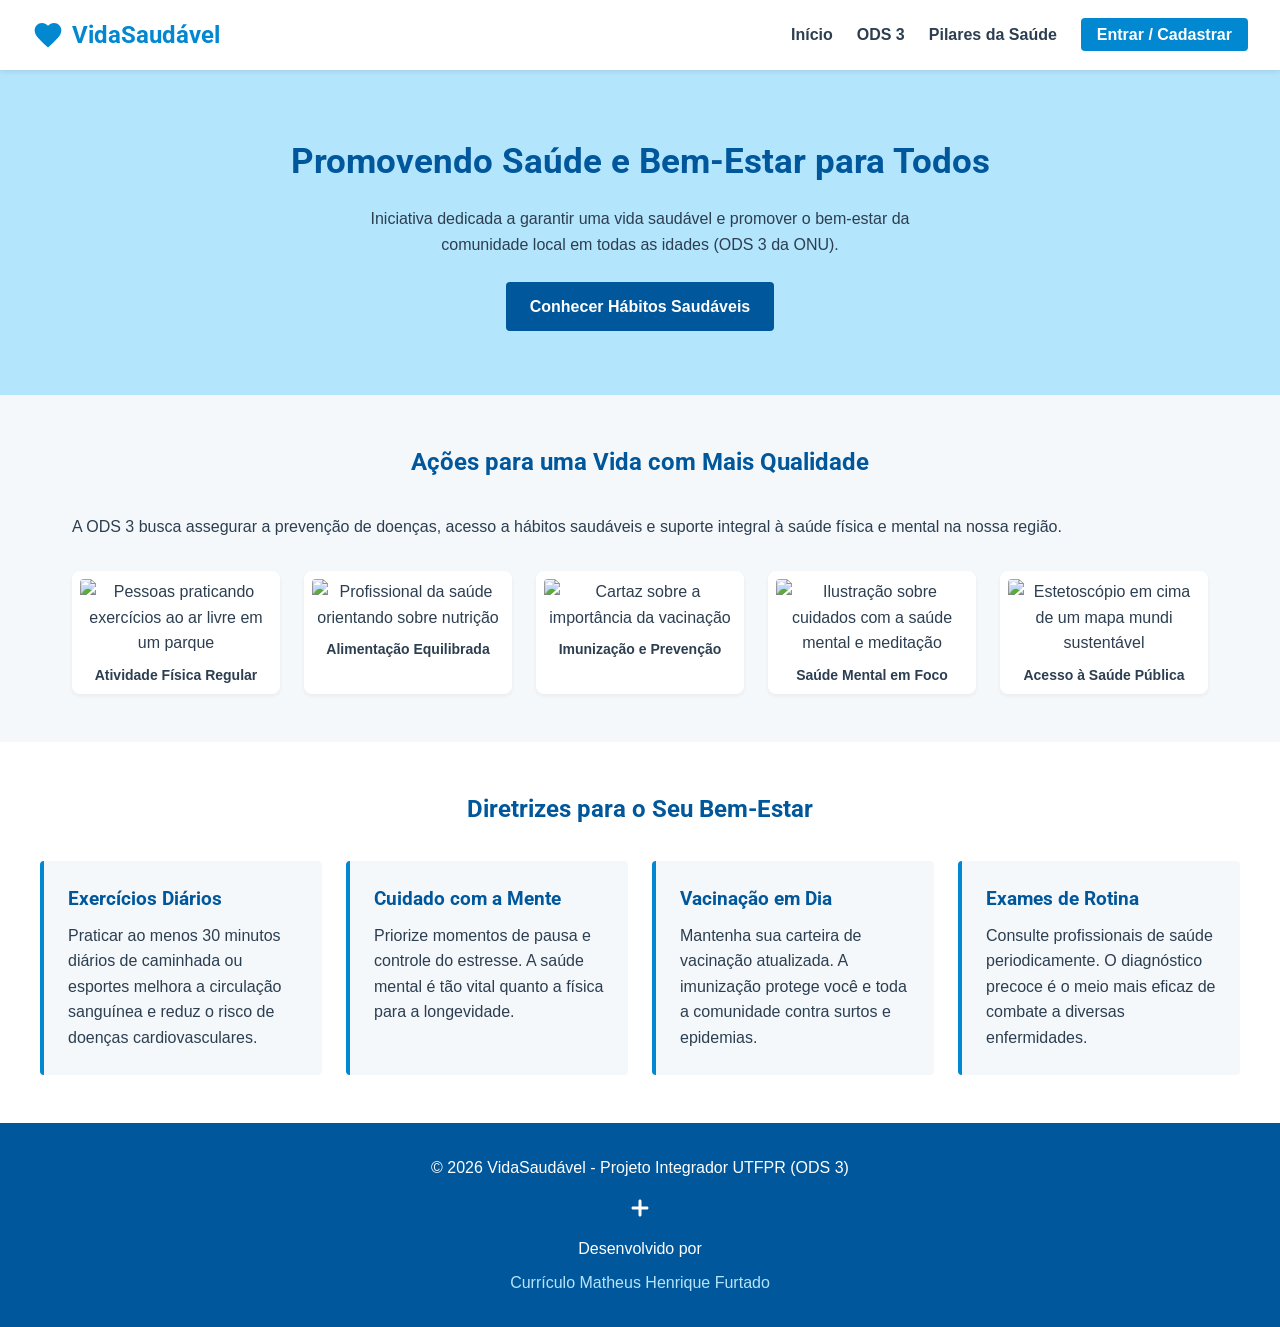
==== index.html @ ba5d3296 "Add files via upload" ====
<!DOCTYPE html>
<html lang="pt-BR">
<head>
  <meta charset="UTF-8">
  <meta name="viewport" content="width=device-width, initial-scale=1.0">
  <title>VidaSaudável - Saúde e Bem-Estar (ODS 3)</title>
  <link rel="preconnect" href="https://fonts.googleapis.com">
  <link rel="preconnect" href="https://fonts.gstatic.com" crossorigin>
  <link href="https://fonts.googleapis.com/css2?family=Roboto:wght@300;400;700&display=swap" rel="stylesheet">
  <link rel="stylesheet" href="css/style.css">
</head>
<body>

  <header class="cabecalho">
    <div class="container-logo">
      <svg class="icone" xmlns="http://www.w3.org/2000/svg" viewBox="0 0 24 24" width="32" height="32" fill="#0288d1">
        <path d="M12 21.35l-1.45-1.32C5.4 15.36 2 12.28 2 8.5 2 5.42 4.42 3 7.5 3c1.74 0 3.41.81 4.5 2.09C13.09 3.81 14.76 3 16.5 3 19.58 3 22 5.42 22 8.5c0 3.78-3.4 6.86-8.55 11.54L12 21.35z"/>
      </svg>
      <span class="nome-marca">VidaSaudável</span>
    </div>

    <nav class="barra-navegacao">
      <ul>
        <li><a href="#inicio">Início</a></li>
        <li><a href="#ods3">ODS 3</a></li>
        <li><a href="#pilares">Pilares da Saúde</a></li>
        <li><a href="login.html" class="botao-login-nav">Entrar / Cadastrar</a></li>
      </ul>
    </nav>
  </header>

  <main>
    <section id="inicio" class="destaque-principal">
      <div class="conteudo-destaque">
        <h1>Promovendo Saúde e Bem-Estar para Todos</h1>
        <p>Iniciativa dedicada a garantir uma vida saudável e promover o bem-estar da comunidade local em todas as idades (ODS 3 da ONU).</p>
        <a href="#pilares" class="botao-principal">Conhecer Hábitos Saudáveis</a>
      </div>
    </section>

    <section id="ods3" class="secao-conteudo">
      <h2>Ações para uma Vida com Mais Qualidade</h2>
      <p>A ODS 3 busca assegurar a prevenção de doenças, acesso a hábitos saudáveis e suporte integral à saúde física e mental na nossa região.</p>

      <div class="grade-imagens">
        <figure>
          <img src="img/saude1.jpg" alt="Pessoas praticando exercícios ao ar livre em um parque">
          <figcaption>Atividade Física Regular</figcaption>
        </figure>
        <figure>
          <img src="img/saude2.jpg" alt="Profissional da saúde orientando sobre nutrição">
          <figcaption>Alimentação Equilibrada</figcaption>
        </figure>
        <figure>
          <img src="img/saude3.jpg" alt="Cartaz sobre a importância da vacinação">
          <figcaption>Imunização e Prevenção</figcaption>
        </figure>
        <figure>
          <img src="img/saude4.jpg" alt="Ilustração sobre cuidados com a saúde mental e meditação">
          <figcaption>Saúde Mental em Foco</figcaption>
        </figure>
        <figure>
          <img src="img/saude5.jpg" alt="Estetoscópio em cima de um mapa mundi sustentável">
          <figcaption>Acesso à Saúde Pública</figcaption>
        </figure>
      </div>
    </section>

    <section id="pilares" class="caixas-informativas">
      <h2>Diretrizes para o Seu Bem-Estar</h2>
      <div class="container-caixas">
        <article class="cartao">
          <h3>Exercícios Diários</h3>
          <p>Praticar ao menos 30 minutos diários de caminhada ou esportes melhora a circulação sanguínea e reduz o risco de doenças cardiovasculares.</p>
        </article>
        <article class="cartao">
          <h3>Cuidado com a Mente</h3>
          <p>Priorize momentos de pausa e controle do estresse. A saúde mental é tão vital quanto a física para a longevidade.</p>
        </article>
        <article class="cartao">
          <h3>Vacinação em Dia</h3>
          <p>Mantenha sua carteira de vacinação atualizada. A imunização protege você e toda a comunidade contra surtos e epidemias.</p>
        </article>
        <article class="cartao">
          <h3>Exames de Rotina</h3>
          <p>Consulte profissionais de saúde periodicamente. O diagnóstico precoce é o meio mais eficaz de combate a diversas enfermidades.</p>
        </article>
      </div>
    </section>
  </main>

  <footer class="rodape">
    <div class="conteudo-rodape">
      <p>&copy; 2026 VidaSaudável - Projeto Integrador UTFPR (ODS 3)</p>
      
      <svg class="icone-rodape" xmlns="http://www.w3.org/2000/svg" viewBox="0 0 24 24" width="24" height="24" fill="#ffffff">
        <path d="M19 10.5h-5.5V5c0-.83-.67-1.5-1.5-1.5s-1.5.67-1.5 1.5v5.5H5c-.83 0-1.5.67-1.5 1.5s.67 1.5 1.5 1.5h5.5V19c0 .83.67 1.5 1.5 1.5s1.5-.67 1.5-1.5v-5.5H19c.83 0 1.5-.67 1.5-1.5s-.67-1.5-1.5-1.5z"/>
      </svg>

      <div class="links-equipe">
        <span>Desenvolvido por</span>
        <ul>
          <li><a href="https://matheushenrique55.github.io/curriculo-matheus-furtado/" target="_blank" rel="noopener">Currículo Matheus Henrique Furtado</a></li>
        </ul>
      </div>
    </div>
  </footer>

</body>
</html>
---- css/style.css ----
*{
  margin: 0;
  padding: 0;
  box-sizing: border-box;
}

body{
  font-family: Arial, Helvetica, sans-serif;
  background-color: #f4f8fb;
  color: #2c3e50;
  line-height: 1.6;
}

h1, h2, h3{
  font-family: 'Roboto', sans-serif;
  color: #01579b;
}

.cabecalho{
  background-color: #ffffff;
  display: flex;
  justify-content: space-between;
  align-items: center;
  padding: 16px 32px;
  box-shadow: 0 2px 5px rgba(0, 0, 0, 0.08);
  position: sticky;
  top: 0;
  z-index: 100;
}

.container-logo{
  display: flex;
  align-items: center;
  gap: 8px;
}

.nome-marca{
  font-size: 24px;
  font-weight: bold;
  color: #0288d1;
  font-family: 'Roboto', sans-serif;
}

.barra-navegacao ul{
  display: flex;
  list-style: none;
  gap: 24px;
  align-items: center;
}

.barra-navegacao a{
  text-decoration: none;
  color: #2c3e50;
  font-weight: 600;
  transition: color 0.3s;
}

.barra-navegacao a:hover{
  color: #0288d1;
}

.botao-login-nav{
  background-color: #0288d1;
  color: #ffffff !important;
  padding: 8px 16px;
  border-radius: 4px;
}

.botao-login-nav:hover{
  background-color: #01579b;
}

.destaque-principal{
  background-color: #b3e5fc;
  padding: 64px 32px;
  text-align: center;
}

.destaque-principal h1{
  font-size: 35px;
  margin-bottom: 16px;
}

.destaque-principal p{
  max-width: 600px;
  margin: 0 auto 24px auto;
}

.botao-principal{
  display: inline-block;
  background-color: #01579b;
  color: #ffffff;
  padding: 12px 24px;
  text-decoration: none;
  border-radius: 4px;
  font-weight: bold;
}

.secao-conteudo{
  padding: 48px 32px;
  max-width: 1200px;
  margin: 0 auto;
}

.secao-conteudo h2{
  text-align: center;
  margin-bottom: 32px;
}

.grade-imagens{
  display: grid;
  grid-template-columns: repeat(auto-fit, minmax(200px, 1fr));
  gap: 24px;
  margin-top: 32px;
}

.grade-imagens figure{
  background-color: #ffffff;
  padding: 8px;
  border-radius: 8px;
  text-align: center;
  box-shadow: 0 2px 4px rgba(0, 0, 0, 0.05);
}

.grade-imagens img{
  width: 100%;
  height: 150px;
  object-fit: cover;
  border-radius: 4px;
}

.grade-imagens figcaption{
  margin-top: 8px;
  font-size: 14px;
  font-weight: bold;
}

.caixas-informativas{
  padding: 48px 32px;
  background-color: #ffffff;
}

.caixas-informativas h2{
  text-align: center;
  margin-bottom: 32px;
}

.container-caixas{
  display: grid;
  grid-template-columns: repeat(auto-fit, minmax(250px, 1fr));
  gap: 24px;
  max-width: 1200px;
  margin: 0 auto;
}

.cartao{
  background-color: #f4f8fb;
  padding: 24px;
  border-left: 4px solid #0288d1;
  border-radius: 4px;
}

.cartao h3{
  margin-bottom: 8px;
}

.rodape{
  background-color: #01579b;
  color: #ffffff;
  padding: 32px;
  text-align: center;
}

.conteudo-rodape{
  display: flex;
  flex-direction: column;
  align-items: center;
  gap: 16px;
}

.links-equipe ul{
  list-style: none;
  display: flex;
  gap: 16px;
  margin-top: 8px;
}

.links-equipe a{
  color: #b3e5fc;
  text-decoration: none;
}

.links-equipe a:hover{
  text-decoration: underline;
}
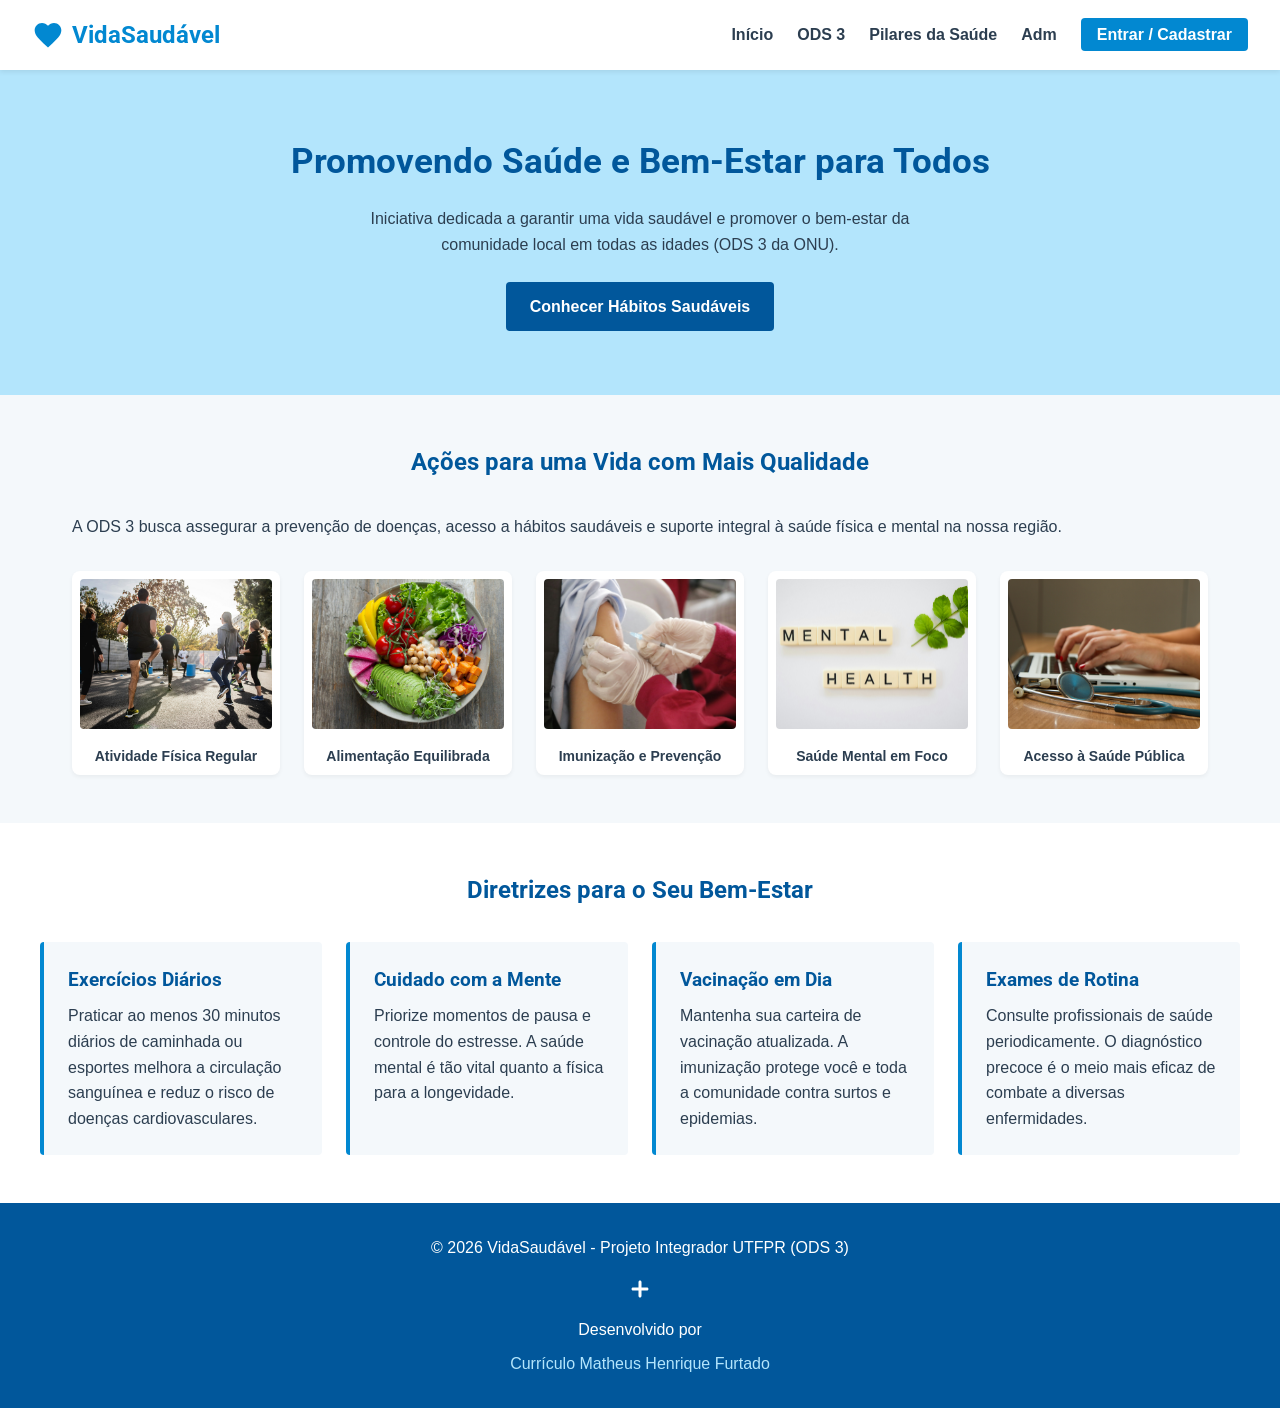
==== commit ce224e21: "Update index.html" ====
--- a/index.html
+++ b/index.html
@@ -24,6 +24,7 @@
         <li><a href="#inicio">Início</a></li>
         <li><a href="#ods3">ODS 3</a></li>
         <li><a href="#pilares">Pilares da Saúde</a></li>
+        <li><a href="adm.html">Adm</a></li>
         <li><a href="login.html" class="botao-login-nav">Entrar / Cadastrar</a></li>
       </ul>
     </nav>
@@ -107,4 +108,4 @@
   </footer>
 
 </body>
-</html>+</html>
